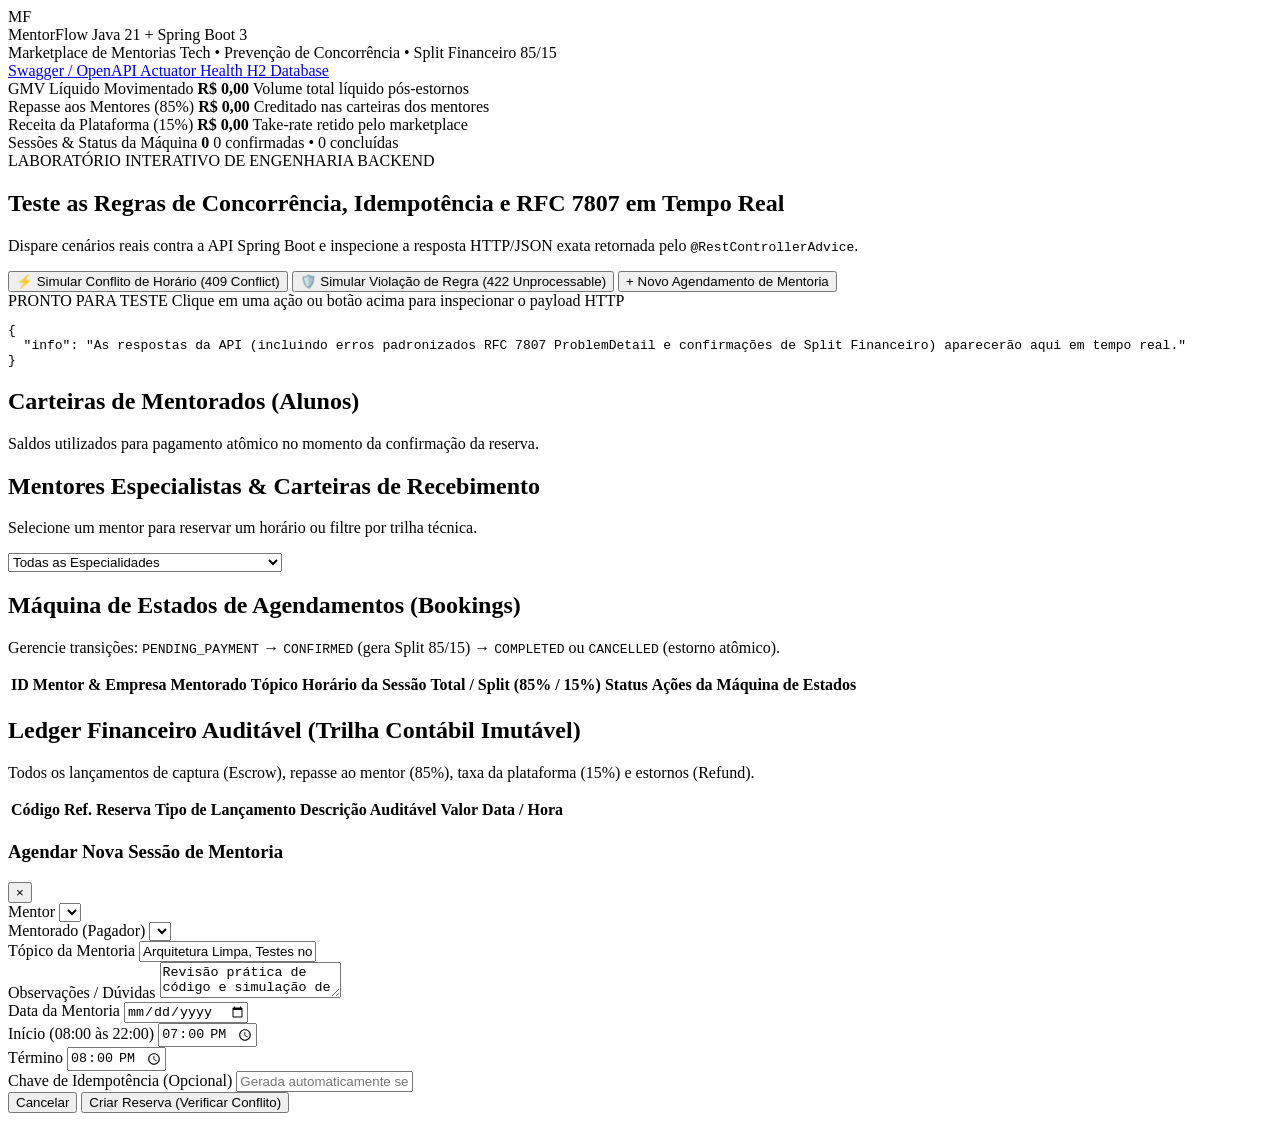
==== src/main/resources/static/index.html @ 3fbe595d "feat: implement MentorFlow API with concurrency control, 85/15 payment split, and RFC 7807 error han" ====
<!DOCTYPE html>
<html lang="pt-BR">
<head>
    <meta charset="UTF-8">
    <meta name="viewport" content="width=device-width, initial-scale=1.0">
    <title>MentorFlow — Marketplace & Motor de Agendamento (Java + Spring Boot)</title>
    <link rel="preconnect" href="https://fonts.googleapis.com">
    <link rel="preconnect" href="https://fonts.gstatic.com" crossorigin>
    <link href="https://fonts.googleapis.com/css2?family=Inter:wght@400;500;600;700;800&family=JetBrains+Mono:wght@400;500;600&display=swap" rel="stylesheet">
    <link rel="stylesheet" href="/styles.css">
</head>
<body>
    <header class="topbar">
        <div class="container topbar-inner">
            <div class="brand">
                <div class="brand-badge">MF</div>
                <div>
                    <div class="brand-title">MentorFlow <span class="version-pill">Java 21 + Spring Boot 3</span></div>
                    <div class="brand-subtitle">Marketplace de Mentorias Tech • Prevenção de Concorrência • Split Financeiro 85/15</div>
                </div>
            </div>
            <div class="topbar-actions">
                <a href="/swagger-ui.html" target="_blank" class="btn btn-outline">
                    <span>Swagger / OpenAPI</span>
                </a>
                <a href="/actuator/health" target="_blank" class="btn btn-outline">
                    <span class="status-dot"></span>
                    <span>Actuator Health</span>
                </a>
                <a href="/h2-console" target="_blank" class="btn btn-outline">
                    <span>H2 Database</span>
                </a>
            </div>
        </div>
    </header>

    <main class="container main-content">
        <!-- Métricas Financeiras e Operacionais -->
        <section class="metrics-grid" id="metricsGrid">
            <div class="metric-card">
                <span class="metric-label">GMV Líquido Movimentado</span>
                <strong class="metric-value" id="metricGmv">R$ 0,00</strong>
                <span class="metric-foot">Volume total líquido pós-estornos</span>
            </div>
            <div class="metric-card accent-emerald">
                <span class="metric-label">Repasse aos Mentores (85%)</span>
                <strong class="metric-value" id="metricMentorPayout">R$ 0,00</strong>
                <span class="metric-foot">Creditado nas carteiras dos mentores</span>
            </div>
            <div class="metric-card accent-indigo">
                <span class="metric-label">Receita da Plataforma (15%)</span>
                <strong class="metric-value" id="metricPlatformRev">R$ 0,00</strong>
                <span class="metric-foot">Take-rate retido pelo marketplace</span>
            </div>
            <div class="metric-card">
                <span class="metric-label">Sessões & Status da Máquina</span>
                <strong class="metric-value" id="metricBookingsCount">0</strong>
                <span class="metric-foot" id="metricBookingsBreakdown">0 confirmadas • 0 concluídas</span>
            </div>
        </section>

        <!-- Laboratório de Engenharia Backend (Para Recrutadores Testarem Regras em 1 Clique) -->
        <section class="eng-lab-card">
            <div class="eng-lab-header">
                <div>
                    <span class="eyebrow">LABORATÓRIO INTERATIVO DE ENGENHARIA BACKEND</span>
                    <h2>Teste as Regras de Concorrência, Idempotência e RFC 7807 em Tempo Real</h2>
                    <p>Dispare cenários reais contra a API Spring Boot e inspecione a resposta HTTP/JSON exata retornada pelo <code>@RestControllerAdvice</code>.</p>
                </div>
                <div class="eng-lab-buttons">
                    <button class="btn btn-warning" id="btnSimulateConflict">
                        ⚡ Simular Conflito de Horário (409 Conflict)
                    </button>
                    <button class="btn btn-secondary" id="btnSimulateRuleError">
                        🛡️ Simular Violação de Regra (422 Unprocessable)
                    </button>
                    <button class="btn btn-primary" id="btnOpenNewBookingModal">
                        + Novo Agendamento de Mentoria
                    </button>
                </div>
            </div>

            <div class="console-box" id="apiInspectorBox">
                <div class="console-header">
                    <span id="consoleStatusBadge" class="http-badge http-200">PRONTO PARA TESTE</span>
                    <span id="consoleEndpoint" class="console-endpoint">Clique em uma ação ou botão acima para inspecionar o payload HTTP</span>
                </div>
                <pre id="consolePayload" class="console-pre">{
  "info": "As respostas da API (incluindo erros padronizados RFC 7807 ProblemDetail e confirmações de Split Financeiro) aparecerão aqui em tempo real."
}</pre>
            </div>
        </section>

        <!-- Carteira dos Mentorados -->
        <section class="section-block">
            <div class="section-header">
                <div>
                    <h2>Carteiras de Mentorados (Alunos)</h2>
                    <p>Saldos utilizados para pagamento atômico no momento da confirmação da reserva.</p>
                </div>
            </div>
            <div class="mentees-row" id="menteesContainer"></div>
        </section>

        <!-- Catálogo de Mentores -->
        <section class="section-block">
            <div class="section-header">
                <div>
                    <h2>Mentores Especialistas & Carteiras de Recebimento</h2>
                    <p>Selecione um mentor para reservar um horário ou filtre por trilha técnica.</p>
                </div>
                <div class="filter-bar">
                    <select id="specialtyFilter" class="input-select">
                        <option value="">Todas as Especialidades</option>
                        <option value="BACKEND_JAVA">Engenharia Backend & Java/Spring</option>
                        <option value="SYSTEM_DESIGN">Arquitetura de Software & System Design</option>
                        <option value="CLOUD_DEVOPS">Cloud Computing, Kubernetes & SRE</option>
                        <option value="DATA_ENGINEERING">Engenharia de Dados & IA</option>
                        <option value="CAREER_INTERVIEW">Carreira Tech, Entrevistas & Código Limpo</option>
                    </select>
                </div>
            </div>
            <div class="mentors-grid" id="mentorsContainer"></div>
        </section>

        <!-- Ciclo de Vida dos Agendamentos (State Machine) -->
        <section class="section-block">
            <div class="section-header">
                <div>
                    <h2>Máquina de Estados de Agendamentos (Bookings)</h2>
                    <p>Gerencie transições: <code>PENDING_PAYMENT</code> → <code>CONFIRMED</code> (gera Split 85/15) → <code>COMPLETED</code> ou <code>CANCELLED</code> (estorno atômico).</p>
                </div>
            </div>
            <div class="table-wrapper">
                <table class="data-table">
                    <thead>
                        <tr>
                            <th>ID</th>
                            <th>Mentor & Empresa</th>
                            <th>Mentorado</th>
                            <th>Tópico</th>
                            <th>Horário da Sessão</th>
                            <th>Total / Split (85% / 15%)</th>
                            <th>Status</th>
                            <th>Ações da Máquina de Estados</th>
                        </tr>
                    </thead>
                    <tbody id="bookingsTableBody"></tbody>
                </table>
            </div>
        </section>

        <!-- Ledger Contábil Imutável -->
        <section class="section-block">
            <div class="section-header">
                <div>
                    <h2>Ledger Financeiro Auditável (Trilha Contábil Imutável)</h2>
                    <p>Todos os lançamentos de captura (Escrow), repasse ao mentor (85%), taxa da plataforma (15%) e estornos (Refund).</p>
                </div>
            </div>
            <div class="table-wrapper">
                <table class="data-table">
                    <thead>
                        <tr>
                            <th>Código Ref.</th>
                            <th>Reserva</th>
                            <th>Tipo de Lançamento</th>
                            <th>Descrição Auditável</th>
                            <th>Valor</th>
                            <th>Data / Hora</th>
                        </tr>
                    </thead>
                    <tbody id="ledgerTableBody"></tbody>
                </table>
            </div>
        </section>
    </main>

    <!-- Modal de Novo Agendamento -->
    <div class="modal-backdrop hidden" id="bookingModal">
        <div class="modal-card">
            <div class="modal-header">
                <h3>Agendar Nova Sessão de Mentoria</h3>
                <button class="modal-close" id="btnCloseModal">&times;</button>
            </div>
            <form id="bookingForm" class="modal-form">
                <div class="form-row">
                    <div class="form-group">
                        <label for="formMentorId">Mentor</label>
                        <select id="formMentorId" required class="input-control"></select>
                    </div>
                    <div class="form-group">
                        <label for="formMenteeId">Mentorado (Pagador)</label>
                        <select id="formMenteeId" required class="input-control"></select>
                    </div>
                </div>
                <div class="form-group">
                    <label for="formTopic">Tópico da Mentoria</label>
                    <input type="text" id="formTopic" required minlength="5" maxlength="180" class="input-control"
                           value="Arquitetura Limpa, Testes no Spring Boot e Preparação Técnica">
                </div>
                <div class="form-group">
                    <label for="formNotes">Observações / Dúvidas</label>
                    <textarea id="formNotes" rows="2" class="input-control">Revisão prática de código e simulação de perguntas de entrevista para vaga Backend Júnior.</textarea>
                </div>
                <div class="form-row">
                    <div class="form-group">
                        <label for="formDate">Data da Mentoria</label>
                        <input type="date" id="formDate" required class="input-control">
                    </div>
                    <div class="form-group">
                        <label for="formStartTime">Início (08:00 às 22:00)</label>
                        <input type="time" id="formStartTime" required value="19:00" class="input-control">
                    </div>
                    <div class="form-group">
                        <label for="formEndTime">Término</label>
                        <input type="time" id="formEndTime" required value="20:00" class="input-control">
                    </div>
                </div>
                <div class="form-group">
                    <label for="formIdempotency">Chave de Idempotência (Opcional)</label>
                    <input type="text" id="formIdempotency" class="input-control" placeholder="Gerada automaticamente se em branco">
                </div>
                <div class="modal-actions">
                    <button type="button" class="btn btn-outline" id="btnCancelModal">Cancelar</button>
                    <button type="submit" class="btn btn-primary">Criar Reserva (Verificar Conflito)</button>
                </div>
            </form>
        </div>
    </div>

    <script src="/app.js"></script>
</body>
</html>
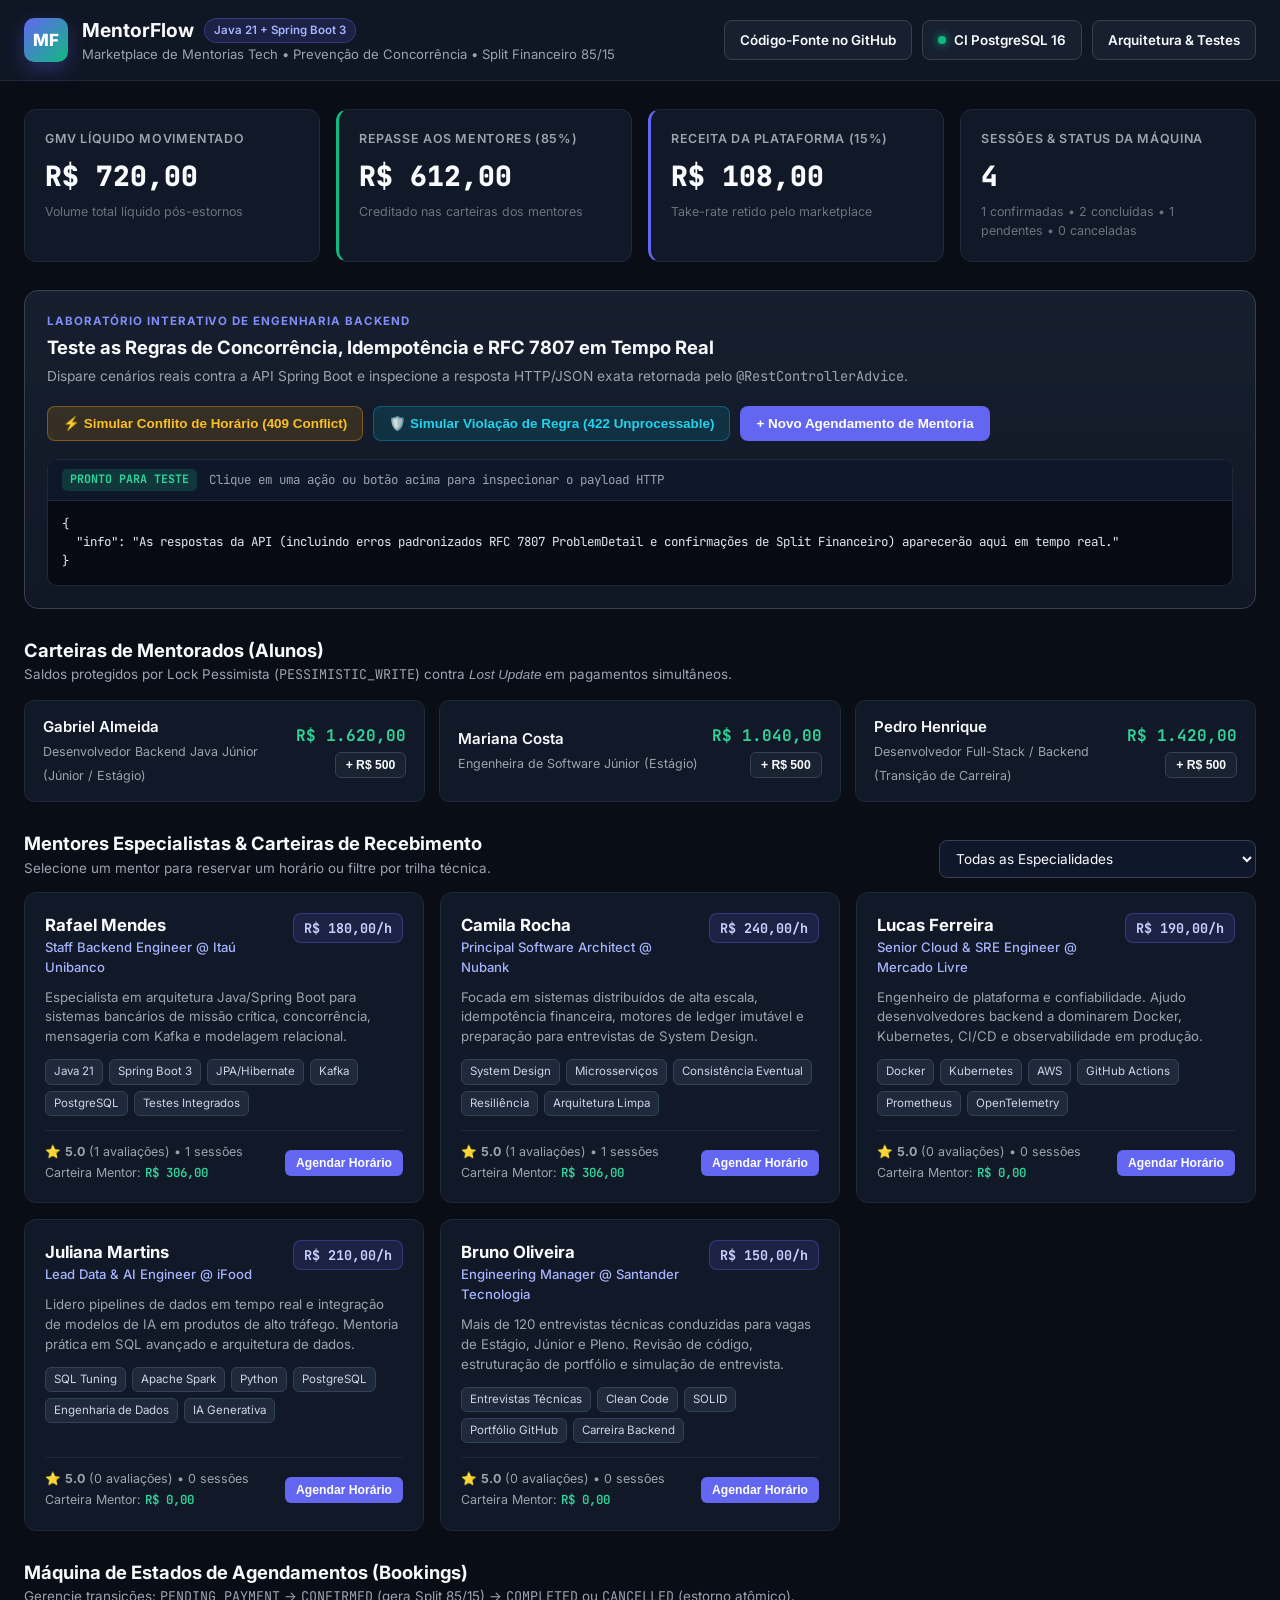
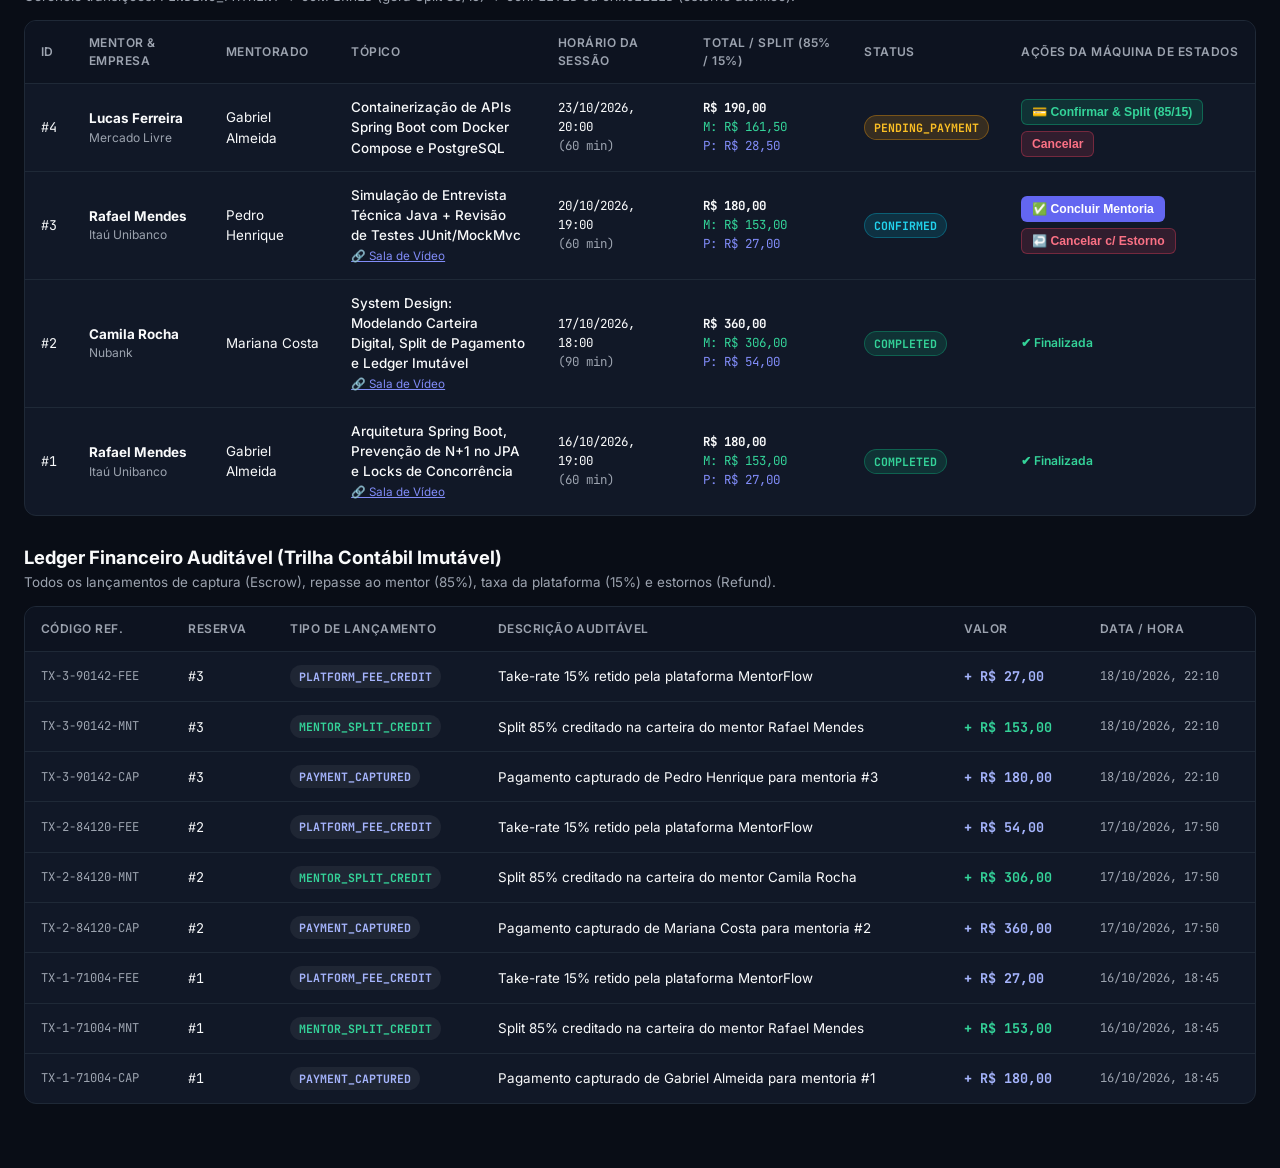
==== commit 86d7d551: "fix(ui): restore clean UTF-8 encoding in static and GitHub Pages assets" ====
--- a/src/main/resources/static/index.html
+++ b/src/main/resources/static/index.html
@@ -7,7 +7,7 @@
     <link rel="preconnect" href="https://fonts.googleapis.com">
     <link rel="preconnect" href="https://fonts.gstatic.com" crossorigin>
     <link href="https://fonts.googleapis.com/css2?family=Inter:wght@400;500;600;700;800&family=JetBrains+Mono:wght@400;500;600&display=swap" rel="stylesheet">
-    <link rel="stylesheet" href="/styles.css">
+    <link rel="stylesheet" href="./styles.css">
 </head>
 <body>
     <header class="topbar">
@@ -20,15 +20,15 @@
                 </div>
             </div>
             <div class="topbar-actions">
-                <a href="/swagger-ui.html" target="_blank" class="btn btn-outline">
-                    <span>Swagger / OpenAPI</span>
+                <a href="https://github.com/geovanneenzo8-maker/mentorflow-api" target="_blank" class="btn btn-outline">
+                    <span>Código-Fonte no GitHub</span>
                 </a>
-                <a href="/actuator/health" target="_blank" class="btn btn-outline">
+                <a href="https://github.com/geovanneenzo8-maker/mentorflow-api/actions" target="_blank" class="btn btn-outline">
                     <span class="status-dot"></span>
-                    <span>Actuator Health</span>
+                    <span>CI PostgreSQL 16</span>
                 </a>
-                <a href="/h2-console" target="_blank" class="btn btn-outline">
-                    <span>H2 Database</span>
+                <a href="https://github.com/geovanneenzo8-maker/mentorflow-api#-engenharia-de-confiabilidade-cenários-de-falha-causas-e-testes-que-comprovam" target="_blank" class="btn btn-outline">
+                    <span>Arquitetura & Testes</span>
                 </a>
             </div>
         </div>
@@ -96,7 +96,7 @@
             <div class="section-header">
                 <div>
                     <h2>Carteiras de Mentorados (Alunos)</h2>
-                    <p>Saldos utilizados para pagamento atômico no momento da confirmação da reserva.</p>
+                    <p>Saldos protegidos por Lock Pessimista (<code>PESSIMISTIC_WRITE</code>) contra <em>Lost Update</em> em pagamentos simultâneos.</p>
                 </div>
             </div>
             <div class="mentees-row" id="menteesContainer"></div>
@@ -229,6 +229,6 @@
         </div>
     </div>
 
-    <script src="/app.js"></script>
+    <script src="./app.js"></script>
 </body>
 </html>
--- a/src/main/resources/static/styles.css
+++ b/src/main/resources/static/styles.css
@@ -0,0 +1,670 @@
+:root {
+    --bg-primary: #090d16;
+    --bg-card: #111827;
+    --bg-card-hover: #172033;
+    --bg-console: #070a12;
+    --border-color: #1f2937;
+    --border-highlight: #374151;
+    --text-primary: #f9fafb;
+    --text-secondary: #9ca3af;
+    --text-muted: #6b7280;
+    --accent-indigo: #6366f1;
+    --accent-indigo-hover: #4f46e5;
+    --accent-emerald: #10b981;
+    --accent-amber: #f59e0b;
+    --accent-rose: #f43f5e;
+    --accent-cyan: #06b6d4;
+}
+
+* {
+    box-sizing: border-box;
+    margin: 0;
+    padding: 0;
+}
+
+body {
+    font-family: 'Inter', -apple-system, BlinkMacSystemFont, sans-serif;
+    background-color: var(--bg-primary);
+    color: var(--text-primary);
+    line-height: 1.5;
+    min-height: 100vh;
+    padding-bottom: 64px;
+}
+
+code, pre, .mono {
+    font-family: 'JetBrains Mono', monospace;
+}
+
+.container {
+    max-width: 1320px;
+    margin: 0 auto;
+    padding: 0 24px;
+}
+
+/* Topbar */
+.topbar {
+    background: rgba(17, 24, 39, 0.88);
+    backdrop-filter: blur(12px);
+    border-bottom: 1px solid var(--border-color);
+    position: sticky;
+    top: 0;
+    z-index: 40;
+}
+
+.topbar-inner {
+    display: flex;
+    align-items: center;
+    justify-content: space-between;
+    padding-top: 16px;
+    padding-bottom: 16px;
+    gap: 16px;
+    flex-wrap: wrap;
+}
+
+.brand {
+    display: flex;
+    align-items: center;
+    gap: 14px;
+}
+
+.brand-badge {
+    width: 44px;
+    height: 44px;
+    border-radius: 10px;
+    background: linear-gradient(135deg, var(--accent-indigo), var(--accent-emerald));
+    display: flex;
+    align-items: center;
+    justify-content: center;
+    font-weight: 800;
+    font-size: 1.05rem;
+    color: #fff;
+    box-shadow: 0 8px 20px rgba(99, 102, 241, 0.3);
+}
+
+.brand-title {
+    font-weight: 700;
+    font-size: 1.2rem;
+    display: flex;
+    align-items: center;
+    gap: 10px;
+}
+
+.version-pill {
+    font-size: 0.72rem;
+    font-weight: 600;
+    padding: 3px 9px;
+    border-radius: 999px;
+    background: rgba(99, 102, 241, 0.16);
+    color: #a5b4fc;
+    border: 1px solid rgba(99, 102, 241, 0.35);
+}
+
+.brand-subtitle {
+    font-size: 0.82rem;
+    color: var(--text-secondary);
+}
+
+.topbar-actions {
+    display: flex;
+    align-items: center;
+    gap: 10px;
+    flex-wrap: wrap;
+}
+
+.status-dot {
+    width: 8px;
+    height: 8px;
+    border-radius: 50%;
+    background: var(--accent-emerald);
+    display: inline-block;
+    box-shadow: 0 0 8px var(--accent-emerald);
+}
+
+/* Buttons */
+.btn {
+    display: inline-flex;
+    align-items: center;
+    gap: 8px;
+    padding: 9px 15px;
+    border-radius: 8px;
+    font-size: 0.84rem;
+    font-weight: 600;
+    cursor: pointer;
+    text-decoration: none;
+    border: 1px solid transparent;
+    transition: all 0.16s ease;
+}
+
+.btn-sm {
+    padding: 5px 10px;
+    font-size: 0.76rem;
+    border-radius: 6px;
+}
+
+.btn-primary {
+    background: var(--accent-indigo);
+    color: #fff;
+}
+
+.btn-primary:hover {
+    background: var(--accent-indigo-hover);
+}
+
+.btn-emerald {
+    background: rgba(16, 185, 129, 0.16);
+    color: #34d399;
+    border-color: rgba(16, 185, 129, 0.4);
+}
+
+.btn-emerald:hover {
+    background: rgba(16, 185, 129, 0.28);
+}
+
+.btn-warning {
+    background: rgba(245, 158, 11, 0.15);
+    color: #fbbf24;
+    border-color: rgba(245, 158, 11, 0.4);
+}
+
+.btn-warning:hover {
+    background: rgba(245, 158, 11, 0.28);
+}
+
+.btn-danger {
+    background: rgba(244, 63, 94, 0.14);
+    color: #fb7185;
+    border-color: rgba(244, 63, 94, 0.35);
+}
+
+.btn-danger:hover {
+    background: rgba(244, 63, 94, 0.26);
+}
+
+.btn-secondary {
+    background: rgba(6, 182, 212, 0.14);
+    color: #22d3ee;
+    border-color: rgba(6, 182, 212, 0.35);
+}
+
+.btn-secondary:hover {
+    background: rgba(6, 182, 212, 0.25);
+}
+
+.btn-outline {
+    background: rgba(31, 41, 55, 0.6);
+    color: var(--text-primary);
+    border-color: var(--border-highlight);
+}
+
+.btn-outline:hover {
+    background: var(--bg-card-hover);
+}
+
+/* Main Content */
+.main-content {
+    margin-top: 28px;
+    display: flex;
+    flex-direction: column;
+    gap: 28px;
+}
+
+/* Metrics Grid */
+.metrics-grid {
+    display: grid;
+    grid-template-columns: repeat(auto-fit, minmax(260px, 1fr));
+    gap: 16px;
+}
+
+.metric-card {
+    background: var(--bg-card);
+    border: 1px solid var(--border-color);
+    border-radius: 12px;
+    padding: 20px;
+    display: flex;
+    flex-direction: column;
+    gap: 6px;
+}
+
+.metric-card.accent-emerald {
+    border-left: 3px solid var(--accent-emerald);
+}
+
+.metric-card.accent-indigo {
+    border-left: 3px solid var(--accent-indigo);
+}
+
+.metric-label {
+    font-size: 0.78rem;
+    text-transform: uppercase;
+    letter-spacing: 0.05em;
+    color: var(--text-secondary);
+    font-weight: 600;
+}
+
+.metric-value {
+    font-size: 1.75rem;
+    font-weight: 800;
+    font-family: 'JetBrains Mono', monospace;
+}
+
+.metric-foot {
+    font-size: 0.78rem;
+    color: var(--text-muted);
+}
+
+/* Engineering Lab */
+.eng-lab-card {
+    background: linear-gradient(180deg, rgba(30, 41, 59, 0.65) 0%, rgba(17, 24, 39, 0.9) 100%);
+    border: 1px solid var(--border-highlight);
+    border-radius: 14px;
+    padding: 22px;
+    display: flex;
+    flex-direction: column;
+    gap: 18px;
+}
+
+.eng-lab-header {
+    display: flex;
+    justify-content: space-between;
+    align-items: flex-start;
+    gap: 20px;
+    flex-wrap: wrap;
+}
+
+.eyebrow {
+    font-size: 0.72rem;
+    font-weight: 700;
+    letter-spacing: 0.08em;
+    color: #818cf8;
+    display: block;
+    margin-bottom: 4px;
+}
+
+.eng-lab-header h2 {
+    font-size: 1.15rem;
+    margin-bottom: 4px;
+}
+
+.eng-lab-header p {
+    font-size: 0.86rem;
+    color: var(--text-secondary);
+}
+
+.eng-lab-buttons {
+    display: flex;
+    gap: 10px;
+    flex-wrap: wrap;
+}
+
+.console-box {
+    background: var(--bg-console);
+    border: 1px solid #1e293b;
+    border-radius: 10px;
+    overflow: hidden;
+}
+
+.console-header {
+    background: #0f172a;
+    padding: 9px 14px;
+    border-bottom: 1px solid #1e293b;
+    display: flex;
+    align-items: center;
+    gap: 12px;
+    font-size: 0.8rem;
+}
+
+.http-badge {
+    padding: 2px 8px;
+    border-radius: 5px;
+    font-family: 'JetBrains Mono', monospace;
+    font-size: 0.73rem;
+    font-weight: 700;
+}
+
+.http-200 {
+    background: rgba(16, 185, 129, 0.2);
+    color: #34d399;
+}
+
+.http-409 {
+    background: rgba(245, 158, 11, 0.22);
+    color: #fbbf24;
+}
+
+.http-422 {
+    background: rgba(244, 63, 94, 0.22);
+    color: #fb7185;
+}
+
+.console-endpoint {
+    font-family: 'JetBrains Mono', monospace;
+    color: var(--text-secondary);
+    font-size: 0.78rem;
+}
+
+.console-pre {
+    padding: 14px;
+    font-size: 0.78rem;
+    color: #e2e8f0;
+    max-height: 210px;
+    overflow-y: auto;
+    white-space: pre-wrap;
+}
+
+/* Sections */
+.section-block {
+    display: flex;
+    flex-direction: column;
+    gap: 14px;
+}
+
+.section-header {
+    display: flex;
+    justify-content: space-between;
+    align-items: flex-end;
+    gap: 16px;
+    flex-wrap: wrap;
+}
+
+.section-header h2 {
+    font-size: 1.15rem;
+    font-weight: 700;
+}
+
+.section-header p {
+    font-size: 0.84rem;
+    color: var(--text-secondary);
+}
+
+/* Mentees Row */
+.mentees-row {
+    display: grid;
+    grid-template-columns: repeat(auto-fit, minmax(280px, 1fr));
+    gap: 14px;
+}
+
+.mentee-card {
+    background: var(--bg-card);
+    border: 1px solid var(--border-color);
+    border-radius: 10px;
+    padding: 15px 18px;
+    display: flex;
+    justify-content: space-between;
+    align-items: center;
+    gap: 12px;
+}
+
+.mentee-info h4 {
+    font-size: 0.94rem;
+    font-weight: 600;
+}
+
+.mentee-info span {
+    font-size: 0.78rem;
+    color: var(--text-secondary);
+}
+
+.mentee-wallet {
+    text-align: right;
+}
+
+.mentee-wallet strong {
+    display: block;
+    font-family: 'JetBrains Mono', monospace;
+    color: #34d399;
+    font-size: 1rem;
+}
+
+/* Mentors Grid */
+.mentors-grid {
+    display: grid;
+    grid-template-columns: repeat(auto-fill, minmax(360px, 1fr));
+    gap: 16px;
+}
+
+.mentor-card {
+    background: var(--bg-card);
+    border: 1px solid var(--border-color);
+    border-radius: 12px;
+    padding: 20px;
+    display: flex;
+    flex-direction: column;
+    justify-content: space-between;
+    gap: 14px;
+    transition: border-color 0.15s ease;
+}
+
+.mentor-card:hover {
+    border-color: var(--border-highlight);
+}
+
+.mentor-top {
+    display: flex;
+    justify-content: space-between;
+    align-items: flex-start;
+    gap: 12px;
+}
+
+.mentor-name {
+    font-size: 1.05rem;
+    font-weight: 700;
+}
+
+.mentor-role {
+    font-size: 0.82rem;
+    color: #a5b4fc;
+    font-weight: 500;
+}
+
+.mentor-rate {
+    background: rgba(99, 102, 241, 0.14);
+    border: 1px solid rgba(99, 102, 241, 0.35);
+    padding: 4px 10px;
+    border-radius: 8px;
+    font-family: 'JetBrains Mono', monospace;
+    font-size: 0.84rem;
+    font-weight: 700;
+    color: #c7d2fe;
+    white-space: nowrap;
+}
+
+.mentor-bio {
+    font-size: 0.83rem;
+    color: var(--text-secondary);
+}
+
+.skills-list {
+    display: flex;
+    flex-wrap: wrap;
+    gap: 6px;
+}
+
+.skill-tag {
+    font-size: 0.72rem;
+    padding: 3px 8px;
+    border-radius: 6px;
+    background: #1e293b;
+    color: #cbd5e1;
+    border: 1px solid #334155;
+}
+
+.mentor-footer {
+    border-top: 1px solid var(--border-color);
+    padding-top: 12px;
+    display: flex;
+    justify-content: space-between;
+    align-items: center;
+    gap: 10px;
+}
+
+.mentor-stats {
+    font-size: 0.78rem;
+    color: var(--text-secondary);
+    display: flex;
+    flex-direction: column;
+    gap: 2px;
+}
+
+.mentor-wallet-pill {
+    font-family: 'JetBrains Mono', monospace;
+    color: #34d399;
+    font-weight: 600;
+}
+
+/* Tables */
+.table-wrapper {
+    background: var(--bg-card);
+    border: 1px solid var(--border-color);
+    border-radius: 12px;
+    overflow-x: auto;
+}
+
+.data-table {
+    width: 100%;
+    border-collapse: collapse;
+    font-size: 0.84rem;
+}
+
+.data-table th,
+.data-table td {
+    padding: 13px 16px;
+    text-align: left;
+    border-bottom: 1px solid var(--border-color);
+}
+
+.data-table th {
+    background: #0d1320;
+    color: var(--text-secondary);
+    font-weight: 600;
+    font-size: 0.75rem;
+    text-transform: uppercase;
+    letter-spacing: 0.04em;
+}
+
+.data-table tr:last-child td {
+    border-bottom: none;
+}
+
+.status-badge {
+    display: inline-block;
+    padding: 3px 9px;
+    border-radius: 999px;
+    font-size: 0.72rem;
+    font-weight: 700;
+    font-family: 'JetBrains Mono', monospace;
+}
+
+.status-PENDING_PAYMENT {
+    background: rgba(245, 158, 11, 0.16);
+    color: #fbbf24;
+    border: 1px solid rgba(245, 158, 11, 0.35);
+}
+
+.status-CONFIRMED {
+    background: rgba(6, 182, 212, 0.16);
+    color: #22d3ee;
+    border: 1px solid rgba(6, 182, 212, 0.35);
+}
+
+.status-COMPLETED {
+    background: rgba(16, 185, 129, 0.16);
+    color: #34d399;
+    border: 1px solid rgba(16, 185, 129, 0.35);
+}
+
+.status-CANCELLED {
+    background: rgba(244, 63, 94, 0.15);
+    color: #fb7185;
+    border: 1px solid rgba(244, 63, 94, 0.35);
+}
+
+.action-group {
+    display: flex;
+    gap: 6px;
+    flex-wrap: wrap;
+}
+
+/* Inputs & Modal */
+.input-select,
+.input-control {
+    background: #0f172a;
+    border: 1px solid var(--border-highlight);
+    color: var(--text-primary);
+    padding: 9px 12px;
+    border-radius: 8px;
+    font-size: 0.85rem;
+    font-family: inherit;
+    width: 100%;
+}
+
+.modal-backdrop {
+    position: fixed;
+    inset: 0;
+    background: rgba(3, 7, 18, 0.78);
+    backdrop-filter: blur(4px);
+    display: flex;
+    align-items: center;
+    justify-content: center;
+    z-index: 100;
+    padding: 16px;
+}
+
+.modal-backdrop.hidden {
+    display: none;
+}
+
+.modal-card {
+    background: var(--bg-card);
+    border: 1px solid var(--border-highlight);
+    border-radius: 14px;
+    width: 100%;
+    max-width: 580px;
+    padding: 24px;
+    box-shadow: 0 25px 50px -12px rgba(0, 0, 0, 0.65);
+}
+
+.modal-header {
+    display: flex;
+    justify-content: space-between;
+    align-items: center;
+    margin-bottom: 18px;
+}
+
+.modal-close {
+    background: none;
+    border: none;
+    color: var(--text-secondary);
+    font-size: 1.5rem;
+    cursor: pointer;
+}
+
+.modal-form {
+    display: flex;
+    flex-direction: column;
+    gap: 14px;
+}
+
+.form-row {
+    display: grid;
+    grid-template-columns: repeat(auto-fit, minmax(150px, 1fr));
+    gap: 12px;
+}
+
+.form-group {
+    display: flex;
+    flex-direction: column;
+    gap: 5px;
+}
+
+.form-group label {
+    font-size: 0.78rem;
+    font-weight: 600;
+    color: var(--text-secondary);
+}
+
+.modal-actions {
+    display: flex;
+    justify-content: flex-end;
+    gap: 10px;
+    margin-top: 8px;
+}
